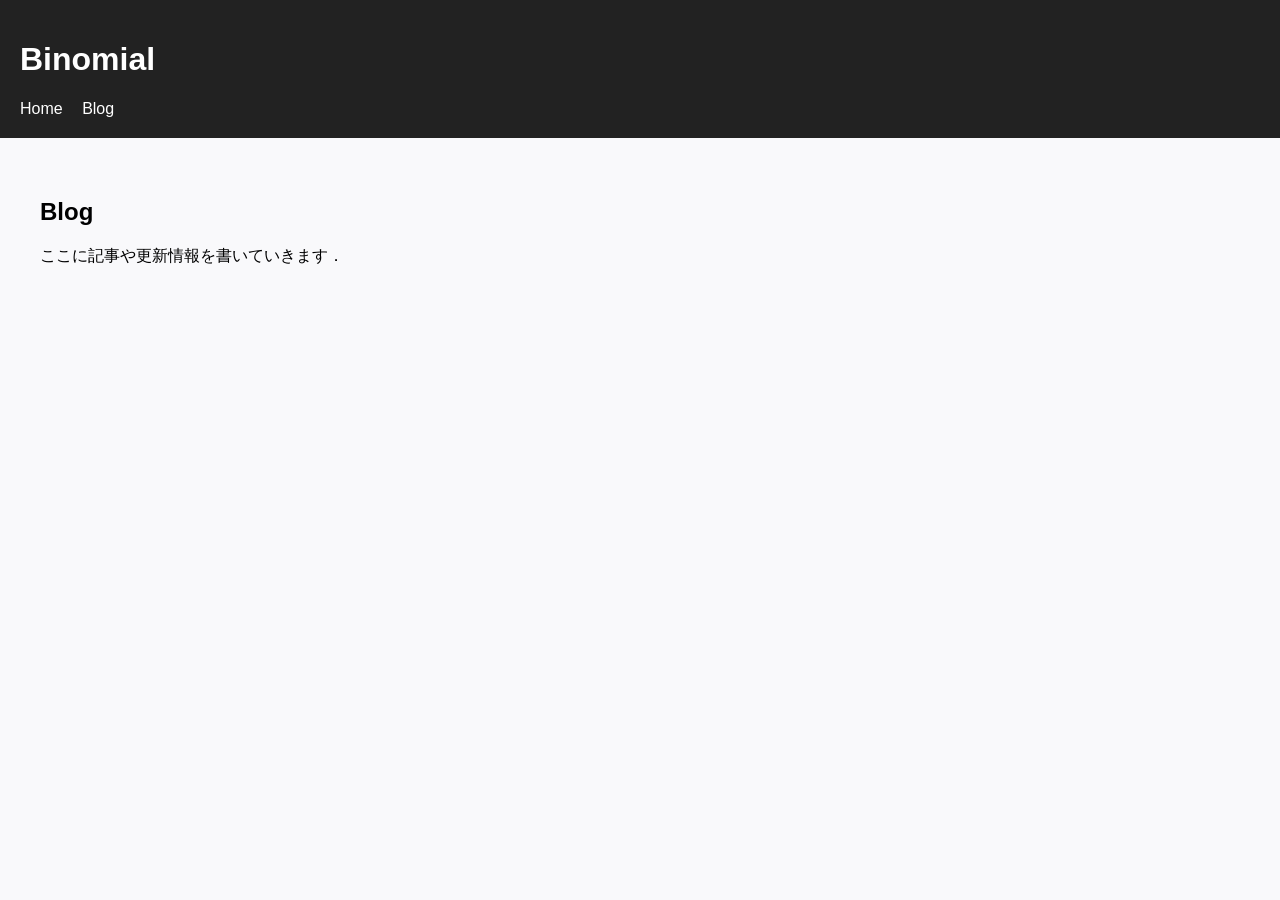
==== blog.html @ 63aa830a "タブを変更した" ====
<!DOCTYPE html>
<html lang="ja">
<head>
  <meta charset="UTF-8">
  <title>Binomial - Blog</title>
  <link rel="stylesheet" href="assets/css/style.css">
</head>

<body>
  <header>
    <h1>Binomial</h1>
    <nav>
      <a href="index.html">Home</a>
      <a href="blog.html">Blog</a>
    </nav>
  </header>

  <main>
    <h2>Blog</h2>
    <p>ここに記事や更新情報を書いていきます．</p>
  </main>

  <script src="assets/js/main.js"></script>
</body>
</html>
---- assets/css/style.css ----
body {
  font-family: sans-serif;
  margin: 0;
  padding: 0;
  background: #f9f9fb;
}

header {
  padding: 20px;
  background: #222;
  color: #fff;
}

nav a {
  color: #fff;
  margin-right: 15px;
  text-decoration: none;
}

main {
  padding: 40px;
}

.home-hero {
  display: flex;
  align-items: flex-start;
  gap: 32px;
}

.home-icon {
  width: min(320px, 45vw);
  height: auto;
  border-radius: 10px;
}

.home-text h2 {
  margin-top: 0;
}

@media (max-width: 768px) {
  .home-hero {
    flex-direction: column;
    gap: 20px;
  }

  .home-icon {
    width: min(260px, 80vw);
  }
}
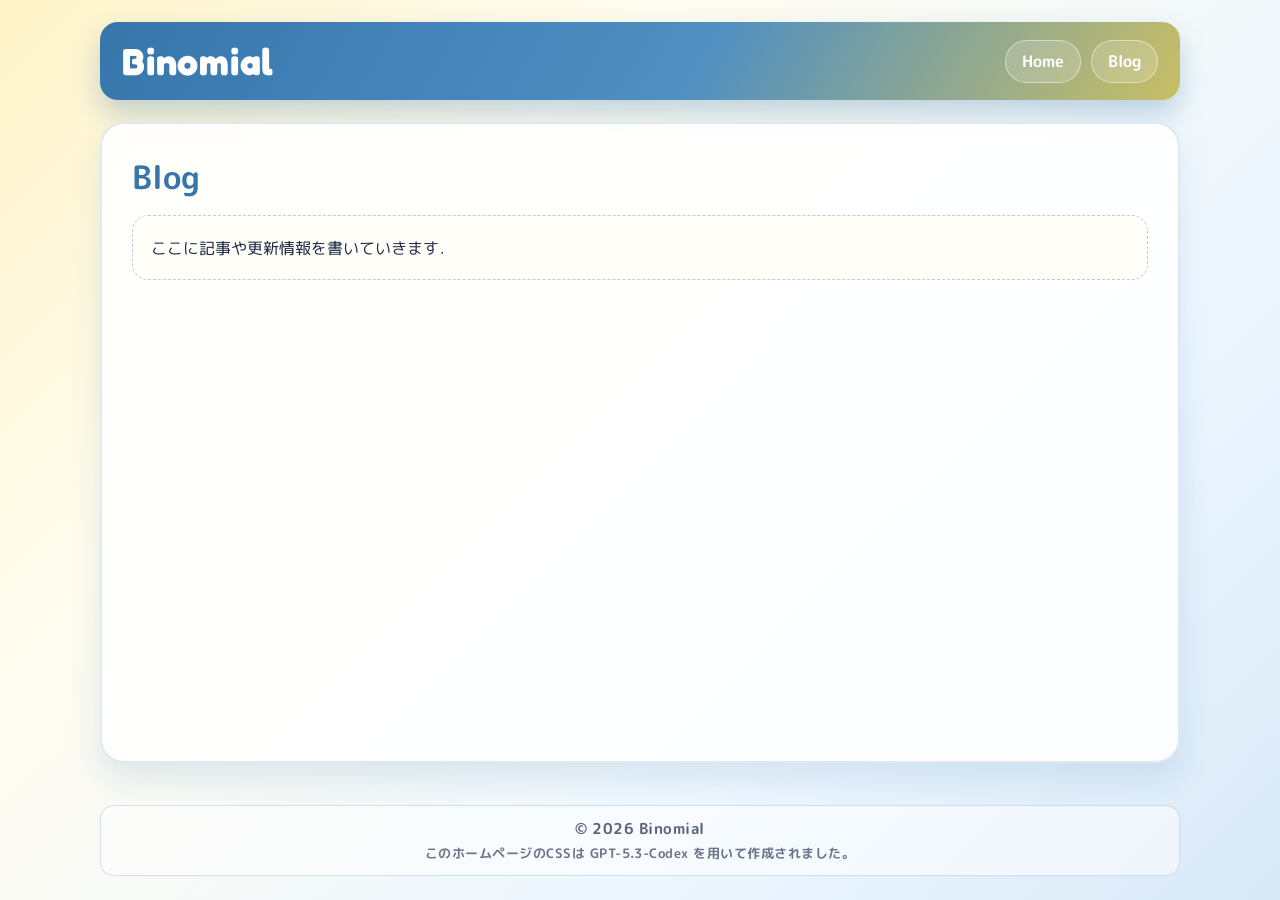
==== commit a5f626e6: "アカウントなどを追加" ====
--- a/blog.html
+++ b/blog.html
@@ -20,6 +20,11 @@
     <p>ここに記事や更新情報を書いていきます．</p>
   </main>
 
+  <footer>
+    <p class="copyright">© 2026 Binomial</p>
+    <p class="site-credit">このホームページのCSSは GPT-5.3-Codex を用いて作成されました。</p>
+  </footer>
+
   <script src="assets/js/main.js"></script>
 </body>
 </html>
--- a/assets/css/style.css
+++ b/assets/css/style.css
@@ -1,49 +1,295 @@
+@import url("https://fonts.googleapis.com/css2?family=Fredoka:wght@500;700&family=M+PLUS+Rounded+1c:wght@400;700;800&display=swap");
+
+:root {
+  --py-blue: #3776ab;
+  --py-blue-soft: #63a2d8;
+  --py-yellow: #ffd43b;
+  --py-yellow-soft: #ffeb92;
+  --ink: #1f2b46;
+  --card: #fffef8;
+}
+
+* {
+  box-sizing: border-box;
+}
+
 body {
-  font-family: sans-serif;
   margin: 0;
   padding: 0;
-  background: #f9f9fb;
+  min-height: 100vh;
+  display: flex;
+  flex-direction: column;
+  color: var(--ink);
+  font-family: "M PLUS Rounded 1c", "Hiragino Maru Gothic ProN", "Yu Gothic", sans-serif;
+  background-color: #f7fbff;
+  background-image: linear-gradient(
+    135deg,
+    #fff4c8 0%,
+    #fffcef 30%,
+    #eef7ff 68%,
+    #d9e9f7 100%
+  );
+  background-repeat: no-repeat;
+  background-size: cover;
+  background-attachment: fixed;
 }
 
 header {
-  padding: 20px;
-  background: #222;
+  width: min(1080px, calc(100% - 36px));
+  margin: 22px auto 0;
+  padding: 16px 22px;
+  border-radius: 18px;
   color: #fff;
+  display: flex;
+  align-items: center;
+  justify-content: space-between;
+  flex-wrap: wrap;
+  gap: 10px 20px;
+  background: linear-gradient(120deg, var(--py-blue) 0%, #4f8fc2 55%, var(--py-yellow) 120%);
+  box-shadow: 0 14px 28px rgba(55, 118, 171, 0.3);
+  animation: popin 0.55s ease-out both;
+}
+
+header h1 {
+  margin: 0;
+  font-family: "Fredoka", "M PLUS Rounded 1c", sans-serif;
+  font-size: clamp(1.6rem, 3.3vw, 2.35rem);
+  font-weight: 700;
+  letter-spacing: 0.02em;
+}
+
+nav {
+  display: flex;
+  gap: 10px;
+  flex-wrap: wrap;
 }
 
 nav a {
-  color: #fff;
-  margin-right: 15px;
   text-decoration: none;
+  color: #ffffff;
+  font-weight: 700;
+  padding: 9px 16px;
+  border-radius: 999px;
+  border: 1px solid rgba(255, 255, 255, 0.45);
+  background: rgba(255, 255, 255, 0.17);
+  transition: transform 0.16s ease, box-shadow 0.16s ease, background 0.16s ease, color 0.16s ease;
+}
+
+nav a:hover,
+nav a:focus-visible {
+  color: var(--py-blue);
+  background: #ffffff;
+  transform: translateY(-2px);
+  box-shadow: 0 8px 14px rgba(0, 0, 0, 0.16);
+}
+
+nav a[aria-current="page"] {
+  color: var(--py-blue);
+  background: linear-gradient(180deg, #ffffff 0%, #fff7d4 100%);
+  border-color: rgba(255, 212, 59, 0.9);
 }
 
 main {
-  padding: 40px;
+  flex: 1;
+  width: min(1080px, calc(100% - 36px));
+  margin: 22px auto 42px;
+  padding: 30px;
+  border-radius: 24px;
+  border: 2px solid rgba(55, 118, 171, 0.16);
+  background: rgba(255, 255, 255, 0.88);
+  box-shadow: 0 16px 32px rgba(55, 118, 171, 0.14);
+  animation: riseup 0.65s 0.05s ease-out both;
+}
+
+footer {
+  width: min(1080px, calc(100% - 36px));
+  margin: 0 auto 24px;
+  padding: 12px 16px;
+  text-align: center;
+  color: rgba(31, 43, 70, 0.72);
+  letter-spacing: 0.03em;
+  border-radius: 14px;
+  border: 1px solid rgba(55, 118, 171, 0.2);
+  background: rgba(255, 255, 255, 0.56);
+}
+
+footer p {
+  margin: 0;
+}
+
+.copyright {
+  font-size: 0.95rem;
+  font-weight: 700;
+}
+
+.site-credit {
+  margin-top: 4px;
+  font-size: 0.84rem;
+  font-weight: 600;
+  color: rgba(31, 43, 70, 0.64);
+}
+
+main h2 {
+  margin: 0 0 14px;
+  font-size: clamp(1.55rem, 2.8vw, 2rem);
+  color: var(--py-blue);
+}
+
+main p {
+  margin: 0;
+  line-height: 1.9;
+  font-size: 1.03rem;
 }
 
 .home-hero {
   display: flex;
   align-items: flex-start;
-  gap: 32px;
+  gap: 34px;
+}
+
+.profile-section h2 {
+  margin: 0 0 20px;
 }
 
 .home-icon {
   width: min(320px, 45vw);
   height: auto;
-  border-radius: 10px;
-}
-
-.home-text h2 {
-  margin-top: 0;
-}
-
-@media (max-width: 768px) {
+  border-radius: 24px;
+  border: 4px solid rgba(255, 212, 59, 0.75);
+  background: #fff;
+  box-shadow:
+    0 16px 28px rgba(55, 118, 171, 0.2),
+    0 0 0 10px rgba(255, 255, 255, 0.65);
+}
+
+.home-text {
+  max-width: 680px;
+}
+
+.home-text p,
+main > p {
+  background: var(--card);
+  border: 1px dashed rgba(55, 118, 171, 0.34);
+  border-radius: 16px;
+  padding: 16px 18px;
+}
+
+.contact-section {
+  margin-top: 28px;
+}
+
+.account-links {
+  display: flex;
+  gap: 16px;
+  flex-wrap: wrap;
+}
+
+.account-link {
+  display: inline-flex;
+  align-items: center;
+  justify-content: center;
+  width: 84px;
+  height: 84px;
+  text-decoration: none;
+  border-radius: 20px;
+  border: 2px solid rgba(55, 118, 171, 0.24);
+  background: rgba(255, 255, 255, 0.9);
+  box-shadow: 0 10px 18px rgba(55, 118, 171, 0.12);
+  transition: transform 0.16s ease, box-shadow 0.16s ease, border-color 0.16s ease;
+}
+
+.account-link:hover,
+.account-link:focus-visible {
+  transform: translateY(-3px);
+  border-color: rgba(255, 212, 59, 0.95);
+  box-shadow: 0 14px 22px rgba(55, 118, 171, 0.2);
+}
+
+.account-icon {
+  width: 52px;
+  height: 52px;
+  object-fit: contain;
+}
+
+.account-text-link {
+  width: auto;
+  min-width: 132px;
+  padding: 0 18px;
+  height: 84px;
+  font-weight: 800;
+  color: var(--py-blue);
+  background: linear-gradient(180deg, #ffffff 0%, #fff7d4 100%);
+}
+
+@keyframes popin {
+  from {
+    opacity: 0;
+    transform: translateY(-10px) scale(0.98);
+  }
+
+  to {
+    opacity: 1;
+    transform: translateY(0) scale(1);
+  }
+}
+
+@keyframes riseup {
+  from {
+    opacity: 0;
+    transform: translateY(10px);
+  }
+
+  to {
+    opacity: 1;
+    transform: translateY(0);
+  }
+}
+
+@media (max-width: 900px) {
+  main {
+    padding: 24px;
+  }
+
   .home-hero {
     flex-direction: column;
     gap: 20px;
   }
 
   .home-icon {
-    width: min(260px, 80vw);
-  }
-}
+    width: min(280px, 82vw);
+  }
+
+  .account-link {
+    width: 76px;
+    height: 76px;
+  }
+
+  .account-icon {
+    width: 46px;
+    height: 46px;
+  }
+
+  .account-text-link {
+    width: auto;
+    min-width: 118px;
+    height: 76px;
+    padding: 0 14px;
+  }
+}
+
+@media (max-width: 560px) {
+  header,
+  main,
+  footer {
+    width: calc(100% - 20px);
+  }
+
+  header {
+    margin-top: 12px;
+    padding: 14px;
+  }
+
+  nav a {
+    padding: 8px 14px;
+  }
+}
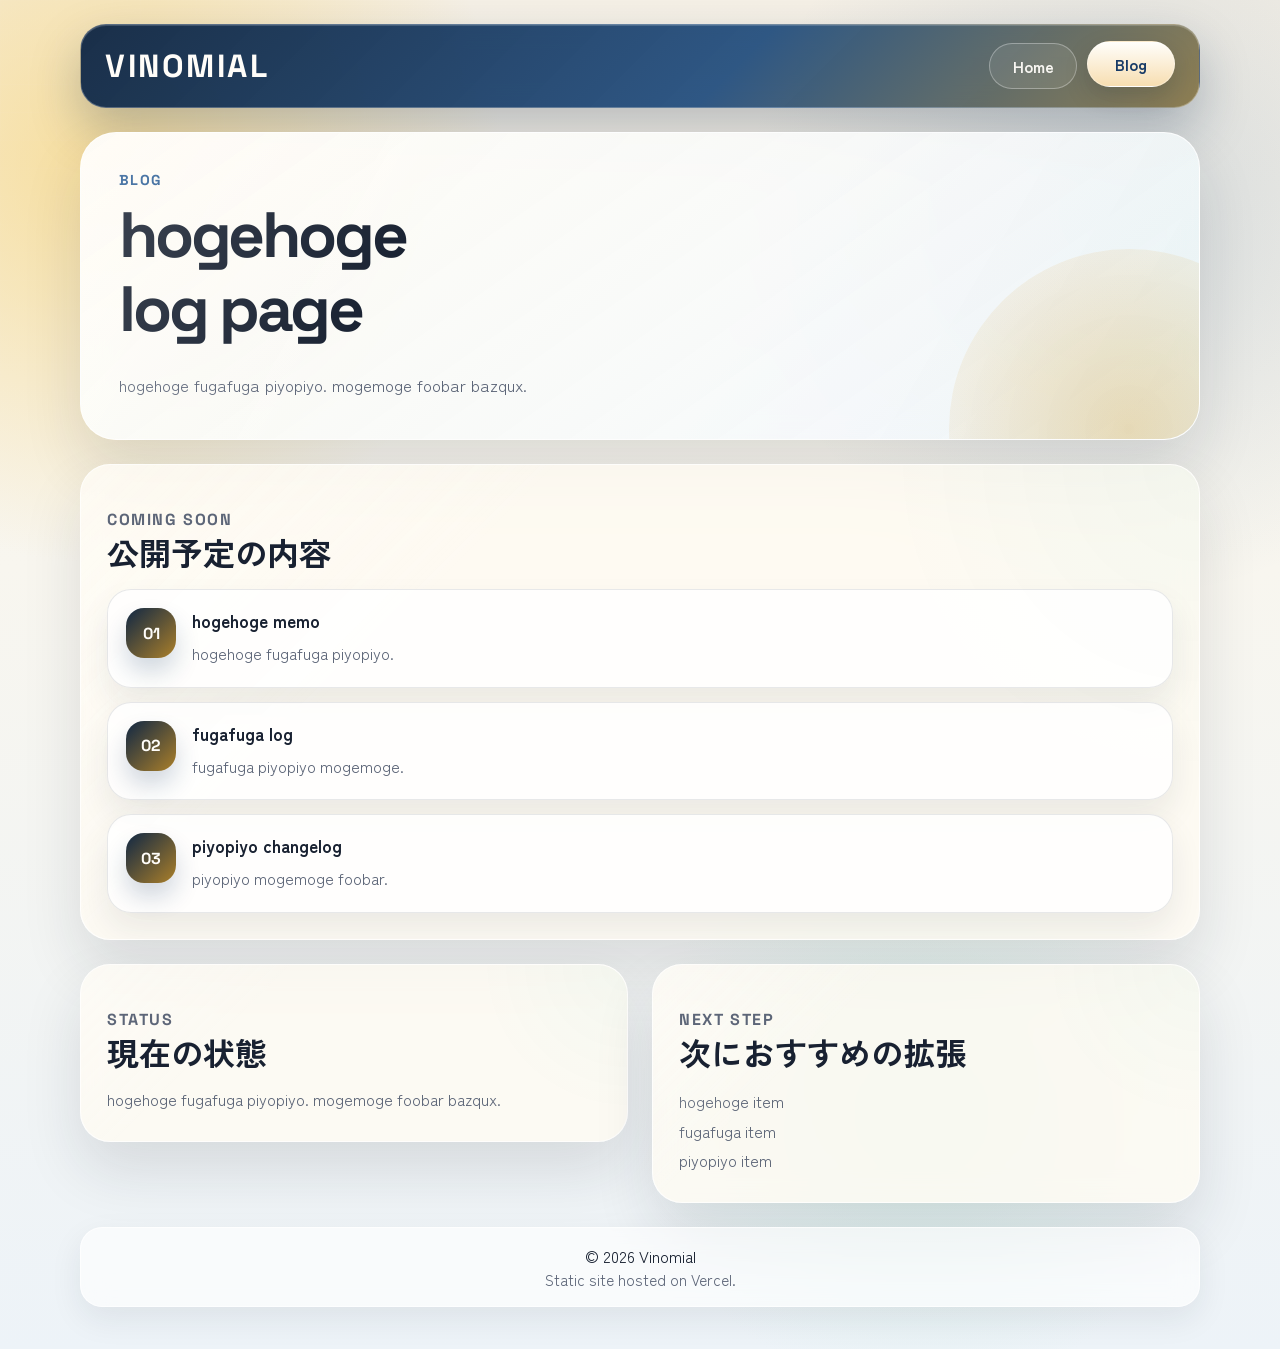
==== commit a653c6e7: "スタイルシートを更新し、HTML構造を改善してナビゲーションとコンテンツを整理" ====
--- a/blog.html
+++ b/blog.html
@@ -1,30 +1,93 @@
 <!DOCTYPE html>
 <html lang="ja">
+
 <head>
   <meta charset="UTF-8">
-  <title>Binomial - Blog</title>
+  <meta name="viewport" content="width=device-width, initial-scale=1.0">
+  <title>Vinomial | Blog</title>
+  <meta name="description" content="Vinomial のブログと更新メモのページです。">
   <link rel="stylesheet" href="assets/css/style.css">
 </head>
 
-<body>
-  <header>
-    <h1>Binomial</h1>
-    <nav>
-      <a href="index.html">Home</a>
-      <a href="blog.html">Blog</a>
-    </nav>
-  </header>
+<body data-page="blog">
+  <div class="page-shell">
+    <header class="site-header">
+      <a href="index.html" class="brand-mark">Vinomial</a>
+      <nav class="site-nav" aria-label="Main navigation">
+        <a href="index.html" data-nav="home">Home</a>
+        <a href="blog.html" data-nav="blog">Blog</a>
+      </nav>
+    </header>
 
-  <main>
-    <h2>Blog</h2>
-    <p>ここに記事や更新情報を書いていきます．</p>
-  </main>
+    <main>
+      <section class="hero-panel compact-hero">
+        <div class="hero-copy">
+          <p class="eyebrow">Blog</p>
+          <h1>hogehoge log page</h1>
+          <p class="hero-lead">
+            hogehoge fugafuga piyopiyo.
+            mogemoge foobar bazqux.
+          </p>
+        </div>
+      </section>
 
-  <footer>
-    <p class="copyright">© 2026 Binomial</p>
-    <p class="site-credit">このホームページのCSSは GPT-5.3-Codex を用いて作成されました。</p>
-  </footer>
+      <section class="content-grid blog-grid">
+        <article class="card wide-card">
+          <p class="section-kicker">Coming Soon</p>
+          <h2>公開予定の内容</h2>
+          <div class="roadmap">
+            <div class="roadmap-item">
+              <span class="roadmap-index">01</span>
+              <div>
+                <h3>hogehoge memo</h3>
+                <p>hogehoge fugafuga piyopiyo.</p>
+              </div>
+            </div>
+            <div class="roadmap-item">
+              <span class="roadmap-index">02</span>
+              <div>
+                <h3>fugafuga log</h3>
+                <p>fugafuga piyopiyo mogemoge.</p>
+              </div>
+            </div>
+            <div class="roadmap-item">
+              <span class="roadmap-index">03</span>
+              <div>
+                <h3>piyopiyo changelog</h3>
+                <p>piyopiyo mogemoge foobar.</p>
+              </div>
+            </div>
+          </div>
+        </article>
+
+        <article class="card">
+          <p class="section-kicker">Status</p>
+          <h2>現在の状態</h2>
+          <p>
+            hogehoge fugafuga piyopiyo.
+            mogemoge foobar bazqux.
+          </p>
+        </article>
+
+        <article class="card">
+          <p class="section-kicker">Next Step</p>
+          <h2>次におすすめの拡張</h2>
+          <ul class="simple-list">
+            <li>hogehoge item</li>
+            <li>fugafuga item</li>
+            <li>piyopiyo item</li>
+          </ul>
+        </article>
+      </section>
+    </main>
+
+    <footer class="site-footer">
+      <p class="copyright">© <span data-year></span> Vinomial</p>
+      <p class="site-credit">Static site hosted on Vercel.</p>
+    </footer>
+  </div>
 
   <script src="assets/js/main.js"></script>
 </body>
+
 </html>
--- a/assets/css/style.css
+++ b/assets/css/style.css
@@ -1,242 +1,548 @@
-@import url("https://fonts.googleapis.com/css2?family=Fredoka:wght@500;700&family=M+PLUS+Rounded+1c:wght@400;700;800&display=swap");
+@import url("https://fonts.googleapis.com/css2?family=Space+Grotesk:wght@500;700&family=Zen+Kaku+Gothic+New:wght@400;500;700&display=swap");
 
 :root {
-  --py-blue: #3776ab;
-  --py-blue-soft: #63a2d8;
-  --py-yellow: #ffd43b;
-  --py-yellow-soft: #ffeb92;
-  --ink: #1f2b46;
-  --card: #fffef8;
+  --bg: #f3efe6;
+  --surface: rgba(255, 251, 243, 0.78);
+  --surface-strong: rgba(255, 254, 250, 0.94);
+  --line: rgba(26, 37, 56, 0.1);
+  --line-strong: rgba(26, 37, 56, 0.18);
+  --text: #182131;
+  --muted: #5d6678;
+  --navy: #183b67;
+  --navy-soft: #2d5f96;
+  --navy-deep: #102744;
+  --amber: #d99a22;
+  --amber-soft: #f7d98b;
+  --mint: #c7eadf;
+  --shadow: 0 28px 60px rgba(24, 33, 49, 0.12);
+  --shadow-soft: 0 16px 32px rgba(24, 33, 49, 0.08);
 }
 
 * {
   box-sizing: border-box;
 }
 
+html {
+  scroll-behavior: smooth;
+}
+
 body {
   margin: 0;
-  padding: 0;
   min-height: 100vh;
-  display: flex;
-  flex-direction: column;
-  color: var(--ink);
-  font-family: "M PLUS Rounded 1c", "Hiragino Maru Gothic ProN", "Yu Gothic", sans-serif;
-  background-color: #f7fbff;
-  background-image: linear-gradient(
-    135deg,
-    #fff4c8 0%,
-    #fffcef 30%,
-    #eef7ff 68%,
-    #d9e9f7 100%
-  );
-  background-repeat: no-repeat;
-  background-size: cover;
-  background-attachment: fixed;
-}
-
-header {
-  width: min(1080px, calc(100% - 36px));
-  margin: 22px auto 0;
-  padding: 16px 22px;
-  border-radius: 18px;
-  color: #fff;
+  color: var(--text);
+  font-family: "Zen Kaku Gothic New", "Hiragino Sans", "Yu Gothic", sans-serif;
+  background:
+    radial-gradient(circle at 8% 12%, rgba(247, 217, 139, 0.8), transparent 24%),
+    radial-gradient(circle at 88% 16%, rgba(45, 95, 150, 0.16), transparent 24%),
+    radial-gradient(circle at 72% 82%, rgba(199, 234, 223, 0.5), transparent 20%),
+    linear-gradient(180deg, #f5f0e6 0%, #f8f6ef 42%, #edf3f8 100%);
+}
+
+body::before {
+  content: "";
+  position: fixed;
+  inset: 0;
+  pointer-events: none;
+  background-image:
+    linear-gradient(rgba(255, 255, 255, 0.16) 1px, transparent 1px),
+    linear-gradient(90deg, rgba(255, 255, 255, 0.16) 1px, transparent 1px);
+  background-size: 28px 28px;
+  mask-image: linear-gradient(180deg, rgba(0, 0, 0, 0.18), rgba(0, 0, 0, 0.03));
+}
+
+.page-shell {
+  width: min(1120px, calc(100% - 32px));
+  margin: 0 auto;
+  padding: 24px 0 42px;
+}
+
+.site-header,
+.site-footer,
+.card,
+.hero-panel {
+  backdrop-filter: blur(14px);
+}
+
+.site-header {
   display: flex;
   align-items: center;
   justify-content: space-between;
+  gap: 20px;
+  padding: 18px 24px;
+  border: 1px solid rgba(255, 255, 255, 0.28);
+  border-radius: 26px;
+  background:
+    linear-gradient(135deg, rgba(16, 39, 68, 0.96), rgba(29, 74, 123, 0.92) 58%, rgba(217, 154, 34, 0.94) 132%);
+  box-shadow:
+    0 22px 50px rgba(16, 39, 68, 0.26),
+    inset 0 1px 0 rgba(255, 255, 255, 0.16);
+  animation: slide-down 0.65s ease-out both;
+}
+
+.brand-mark {
+  color: #fffdf9;
+  text-decoration: none;
+  font-family: "Space Grotesk", sans-serif;
+  font-size: clamp(1.4rem, 3vw, 2rem);
+  font-weight: 700;
+  letter-spacing: 0.08em;
+  text-transform: uppercase;
+}
+
+.site-nav {
+  display: flex;
   flex-wrap: wrap;
-  gap: 10px 20px;
-  background: linear-gradient(120deg, var(--py-blue) 0%, #4f8fc2 55%, var(--py-yellow) 120%);
-  box-shadow: 0 14px 28px rgba(55, 118, 171, 0.3);
-  animation: popin 0.55s ease-out both;
-}
-
-header h1 {
-  margin: 0;
-  font-family: "Fredoka", "M PLUS Rounded 1c", sans-serif;
-  font-size: clamp(1.6rem, 3.3vw, 2.35rem);
-  font-weight: 700;
-  letter-spacing: 0.02em;
-}
-
-nav {
-  display: flex;
   gap: 10px;
-  flex-wrap: wrap;
-}
-
-nav a {
-  text-decoration: none;
-  color: #ffffff;
-  font-weight: 700;
-  padding: 9px 16px;
-  border-radius: 999px;
-  border: 1px solid rgba(255, 255, 255, 0.45);
-  background: rgba(255, 255, 255, 0.17);
-  transition: transform 0.16s ease, box-shadow 0.16s ease, background 0.16s ease, color 0.16s ease;
-}
-
-nav a:hover,
-nav a:focus-visible {
-  color: var(--py-blue);
-  background: #ffffff;
-  transform: translateY(-2px);
-  box-shadow: 0 8px 14px rgba(0, 0, 0, 0.16);
-}
-
-nav a[aria-current="page"] {
-  color: var(--py-blue);
-  background: linear-gradient(180deg, #ffffff 0%, #fff7d4 100%);
-  border-color: rgba(255, 212, 59, 0.9);
-}
-
-main {
-  flex: 1;
-  width: min(1080px, calc(100% - 36px));
-  margin: 22px auto 42px;
-  padding: 30px;
-  border-radius: 24px;
-  border: 2px solid rgba(55, 118, 171, 0.16);
-  background: rgba(255, 255, 255, 0.88);
-  box-shadow: 0 16px 32px rgba(55, 118, 171, 0.14);
-  animation: riseup 0.65s 0.05s ease-out both;
-}
-
-footer {
-  width: min(1080px, calc(100% - 36px));
-  margin: 0 auto 24px;
-  padding: 12px 16px;
-  text-align: center;
-  color: rgba(31, 43, 70, 0.72);
-  letter-spacing: 0.03em;
-  border-radius: 14px;
-  border: 1px solid rgba(55, 118, 171, 0.2);
-  background: rgba(255, 255, 255, 0.56);
-}
-
-footer p {
-  margin: 0;
-}
-
-.copyright {
-  font-size: 0.95rem;
-  font-weight: 700;
-}
-
-.site-credit {
-  margin-top: 4px;
-  font-size: 0.84rem;
-  font-weight: 600;
-  color: rgba(31, 43, 70, 0.64);
-}
-
-main h2 {
-  margin: 0 0 14px;
-  font-size: clamp(1.55rem, 2.8vw, 2rem);
-  color: var(--py-blue);
-}
-
-main p {
-  margin: 0;
-  line-height: 1.9;
-  font-size: 1.03rem;
-}
-
-.home-hero {
-  display: flex;
-  align-items: flex-start;
-  gap: 34px;
-}
-
-.profile-section h2 {
-  margin: 0 0 20px;
-}
-
-.home-icon {
-  width: min(320px, 45vw);
-  height: auto;
-  border-radius: 24px;
-  border: 4px solid rgba(255, 212, 59, 0.75);
-  background: #fff;
-  box-shadow:
-    0 16px 28px rgba(55, 118, 171, 0.2),
-    0 0 0 10px rgba(255, 255, 255, 0.65);
-}
-
-.home-text {
-  max-width: 680px;
-}
-
-.home-text p,
-main > p {
-  background: var(--card);
-  border: 1px dashed rgba(55, 118, 171, 0.34);
-  border-radius: 16px;
-  padding: 16px 18px;
-}
-
-.contact-section {
-  margin-top: 28px;
-}
-
-.account-links {
-  display: flex;
-  gap: 16px;
-  flex-wrap: wrap;
-}
-
-.account-link {
+}
+
+.site-nav a {
   display: inline-flex;
   align-items: center;
   justify-content: center;
-  width: 84px;
-  height: 84px;
+  min-width: 88px;
+  padding: 10px 18px;
+  border-radius: 999px;
+  color: rgba(255, 253, 249, 0.95);
   text-decoration: none;
+  font-weight: 700;
+  border: 1px solid rgba(255, 255, 255, 0.32);
+  background: rgba(255, 255, 255, 0.08);
+  transition: transform 0.18s ease, background-color 0.18s ease, color 0.18s ease, box-shadow 0.18s ease;
+}
+
+.site-nav a:hover,
+.site-nav a:focus-visible,
+.site-nav a[aria-current="page"] {
+  color: var(--navy);
+  background: linear-gradient(180deg, #fffefb 0%, #f7deb1 100%);
+  box-shadow: 0 10px 24px rgba(14, 27, 48, 0.18);
+  transform: translateY(-2px);
+}
+
+main {
+  display: grid;
+  gap: 24px;
+  margin-top: 24px;
+}
+
+.hero-panel {
+  display: grid;
+  grid-template-columns: minmax(0, 1.35fr) minmax(280px, 0.95fr);
+  gap: 28px;
+  padding: 38px;
+  border-radius: 36px;
+  border: 1px solid rgba(255, 255, 255, 0.74);
+  background:
+    linear-gradient(145deg, rgba(255, 253, 248, 0.96), rgba(244, 249, 255, 0.88)),
+    linear-gradient(135deg, rgba(247, 217, 139, 0.26), rgba(45, 95, 150, 0.12));
+  box-shadow: var(--shadow);
+  overflow: hidden;
+  position: relative;
+  animation: fade-up 0.7s 0.05s ease-out both;
+}
+
+.hero-panel::before {
+  content: "";
+  position: absolute;
+  inset: 0;
+  background:
+    linear-gradient(120deg, rgba(255, 255, 255, 0.18), transparent 32%),
+    linear-gradient(300deg, rgba(199, 234, 223, 0.18), transparent 28%);
+  pointer-events: none;
+}
+
+.hero-panel::after {
+  content: "";
+  position: absolute;
+  width: 360px;
+  height: 360px;
+  right: -110px;
+  bottom: -170px;
+  border-radius: 50%;
+  background: radial-gradient(circle, rgba(217, 154, 34, 0.3), rgba(217, 154, 34, 0));
+  pointer-events: none;
+}
+
+.compact-hero {
+  grid-template-columns: 1fr;
+}
+
+.eyebrow,
+.section-kicker {
+  margin: 0 0 10px;
+  color: var(--navy-soft);
+  font-family: "Space Grotesk", sans-serif;
+  font-size: 0.9rem;
+  font-weight: 700;
+  letter-spacing: 0.1em;
+  text-transform: uppercase;
+}
+
+.hero-copy h1,
+.card h2 {
+  margin: 0;
+  line-height: 1.15;
+}
+
+.hero-copy h1 {
+  max-width: 12ch;
+  font-family: "Space Grotesk", sans-serif;
+  font-size: clamp(2.25rem, 5vw, 4.5rem);
+  letter-spacing: -0.05em;
+  text-wrap: balance;
+}
+
+.hero-lead,
+.card p,
+.roadmap-item p,
+.simple-list li,
+.section-note,
+.hero-stats dd {
+  line-height: 1.85;
+  color: var(--muted);
+  font-size: 1rem;
+}
+
+.hero-lead {
+  max-width: 60ch;
+  margin: 24px 0 0;
+  font-size: 1.03rem;
+}
+
+.hero-actions {
+  display: flex;
+  flex-wrap: wrap;
+  gap: 12px;
+  margin-top: 26px;
+}
+
+.button-primary,
+.button-secondary {
+  display: inline-flex;
+  align-items: center;
+  justify-content: center;
+  min-height: 48px;
+  padding: 0 20px;
+  border-radius: 999px;
+  text-decoration: none;
+  font-weight: 700;
+  transition: transform 0.18s ease, box-shadow 0.18s ease, background-color 0.18s ease;
+}
+
+.button-primary {
+  color: #fffdf8;
+  background: linear-gradient(135deg, var(--navy-deep) 0%, var(--navy-soft) 100%);
+  box-shadow: 0 16px 30px rgba(24, 59, 103, 0.24);
+}
+
+.button-secondary {
+  color: var(--navy);
+  border: 1px solid rgba(24, 59, 103, 0.14);
+  background: rgba(255, 255, 255, 0.78);
+}
+
+.button-primary:hover,
+.button-primary:focus-visible,
+.button-secondary:hover,
+.button-secondary:focus-visible {
+  transform: translateY(-2px);
+}
+
+.hero-visual {
+  display: grid;
+  align-content: start;
+  gap: 20px;
+  position: relative;
+  z-index: 1;
+}
+
+.icon-frame {
+  position: relative;
+  display: grid;
+  place-items: center;
+  min-height: 340px;
+  border-radius: 30px;
+  background:
+    radial-gradient(circle at 18% 18%, rgba(255, 255, 255, 0.96), transparent 20%),
+    linear-gradient(160deg, rgba(24, 59, 103, 0.11), rgba(217, 154, 34, 0.16));
+  border: 1px solid rgba(24, 59, 103, 0.12);
+  box-shadow: inset 0 1px 0 rgba(255, 255, 255, 0.64);
+}
+
+.icon-frame::before,
+.icon-frame::after {
+  content: "";
+  position: absolute;
+  border-radius: 50%;
+}
+
+.icon-frame::before {
+  width: 180px;
+  height: 180px;
+  top: 22px;
+  right: 24px;
+  background: radial-gradient(circle, rgba(45, 95, 150, 0.28), rgba(45, 95, 150, 0));
+}
+
+.icon-frame::after {
+  width: 140px;
+  height: 140px;
+  left: 20px;
+  bottom: 18px;
+  background: radial-gradient(circle, rgba(217, 154, 34, 0.3), rgba(217, 154, 34, 0));
+}
+
+.home-icon {
+  position: relative;
+  z-index: 1;
+  width: min(290px, 72%);
+  height: auto;
+  filter: drop-shadow(0 20px 30px rgba(24, 59, 103, 0.16));
+}
+
+.hero-stats {
+  display: grid;
+  gap: 10px;
+  margin: 0;
+  padding: 0;
+}
+
+.hero-stats div {
+  display: grid;
+  gap: 4px;
+  padding: 14px 16px;
   border-radius: 20px;
-  border: 2px solid rgba(55, 118, 171, 0.24);
-  background: rgba(255, 255, 255, 0.9);
-  box-shadow: 0 10px 18px rgba(55, 118, 171, 0.12);
-  transition: transform 0.16s ease, box-shadow 0.16s ease, border-color 0.16s ease;
+  border: 1px solid var(--line);
+  background: rgba(255, 255, 255, 0.66);
+  box-shadow: var(--shadow-soft);
+}
+
+.hero-stats dt {
+  color: var(--navy-soft);
+  font-family: "Space Grotesk", sans-serif;
+  font-size: 0.86rem;
+  font-weight: 700;
+  letter-spacing: 0.08em;
+  text-transform: uppercase;
+}
+
+.hero-stats dd {
+  margin: 0;
+  color: var(--text);
+  font-weight: 700;
+}
+
+.content-grid {
+  display: grid;
+  grid-template-columns: repeat(2, minmax(0, 1fr));
+  gap: 24px;
+}
+
+.blog-grid {
+  align-items: start;
+}
+
+.card {
+  padding: 26px;
+  border-radius: 30px;
+  border: 1px solid rgba(255, 255, 255, 0.75);
+  background: var(--surface);
+  box-shadow: var(--shadow);
+  animation: fade-up 0.7s 0.12s ease-out both;
+  position: relative;
+  overflow: hidden;
+}
+
+.card::before {
+  content: "";
+  position: absolute;
+  inset: 0;
+  background:
+    linear-gradient(135deg, rgba(255, 255, 255, 0.26), transparent 30%),
+    radial-gradient(circle at top right, rgba(199, 234, 223, 0.14), transparent 26%);
+  pointer-events: none;
+}
+
+.card h2 {
+  font-size: clamp(1.45rem, 3vw, 2rem);
+  position: relative;
+  z-index: 1;
+}
+
+.card p {
+  margin: 14px 0 0;
+  position: relative;
+  z-index: 1;
+}
+
+.wide-card {
+  grid-column: 1 / -1;
+}
+
+.section-heading {
+  display: flex;
+  align-items: end;
+  justify-content: space-between;
+  gap: 20px;
+  margin-bottom: 18px;
+}
+
+.section-note {
+  margin: 0;
+  max-width: 28ch;
+  text-align: right;
+}
+
+.tag-list,
+.simple-list {
+  margin: 16px 0 0;
+  padding: 0;
+  list-style: none;
+}
+
+.tag-list {
+  display: flex;
+  flex-wrap: wrap;
+  gap: 12px;
+}
+
+.tag-list li {
+  padding: 10px 14px;
+  border-radius: 999px;
+  color: var(--navy);
+  font-weight: 700;
+  background: linear-gradient(180deg, rgba(255, 255, 255, 0.98), rgba(247, 217, 139, 0.72));
+  border: 1px solid rgba(24, 59, 103, 0.1);
+  box-shadow: 0 10px 18px rgba(24, 33, 49, 0.06);
+}
+
+.roadmap {
+  display: grid;
+  gap: 14px;
+  margin-top: 18px;
+}
+
+.roadmap-item {
+  display: grid;
+  grid-template-columns: auto 1fr;
+  gap: 16px;
+  padding: 18px;
+  border-radius: 24px;
+  background: rgba(255, 255, 255, 0.82);
+  border: 1px solid var(--line);
+  box-shadow: var(--shadow-soft);
+  position: relative;
+  z-index: 1;
+}
+
+.roadmap-index {
+  display: inline-flex;
+  align-items: center;
+  justify-content: center;
+  width: 50px;
+  height: 50px;
+  border-radius: 18px;
+  color: #fffdf9;
+  font-family: "Space Grotesk", sans-serif;
+  font-weight: 700;
+  background: linear-gradient(135deg, var(--navy-deep) 0%, var(--amber) 130%);
+  box-shadow: 0 14px 24px rgba(24, 59, 103, 0.2);
+}
+
+.roadmap-item h3 {
+  margin: 0;
+  font-size: 1.08rem;
+}
+
+.roadmap-item p {
+  margin: 6px 0 0;
+}
+
+.account-card {
+  padding-top: 28px;
+}
+
+.account-links {
+  display: grid;
+  grid-template-columns: repeat(3, minmax(0, 1fr));
+  gap: 16px;
+}
+
+.account-link {
+  display: grid;
+  justify-items: center;
+  gap: 12px;
+  padding: 22px 16px;
+  text-decoration: none;
+  color: var(--text);
+  border-radius: 26px;
+  border: 1px solid var(--line);
+  background:
+    linear-gradient(180deg, rgba(255, 255, 255, 0.94), rgba(255, 248, 233, 0.88));
+  transition: transform 0.18s ease, box-shadow 0.18s ease, border-color 0.18s ease;
+  box-shadow: var(--shadow-soft);
 }
 
 .account-link:hover,
 .account-link:focus-visible {
-  transform: translateY(-3px);
-  border-color: rgba(255, 212, 59, 0.95);
-  box-shadow: 0 14px 22px rgba(55, 118, 171, 0.2);
+  transform: translateY(-4px);
+  border-color: rgba(31, 70, 120, 0.24);
+  box-shadow: 0 16px 28px rgba(28, 36, 51, 0.12);
+}
+
+.account-link span {
+  font-weight: 700;
+}
+
+.account-icon,
+.text-badge {
+  width: 62px;
+  height: 62px;
+  border-radius: 20px;
 }
 
 .account-icon {
-  width: 52px;
-  height: 52px;
   object-fit: contain;
-}
-
-.account-text-link {
-  width: auto;
-  min-width: 132px;
-  padding: 0 18px;
-  height: 84px;
-  font-weight: 800;
-  color: var(--py-blue);
-  background: linear-gradient(180deg, #ffffff 0%, #fff7d4 100%);
-}
-
-@keyframes popin {
+  background: #fff;
+  padding: 8px;
+  border: 1px solid rgba(31, 70, 120, 0.08);
+}
+
+.text-badge {
+  display: inline-flex;
+  align-items: center;
+  justify-content: center;
+  color: var(--navy);
+  font-family: "Space Grotesk", sans-serif;
+  font-weight: 700;
+  background: linear-gradient(180deg, rgba(255, 255, 255, 0.98), rgba(255, 228, 161, 0.84));
+  border: 1px solid rgba(31, 70, 120, 0.12);
+}
+
+.site-footer {
+  margin-top: 24px;
+  padding: 16px 20px;
+  border-radius: 22px;
+  border: 1px solid rgba(255, 255, 255, 0.7);
+  background: rgba(255, 255, 255, 0.62);
+  text-align: center;
+  box-shadow: 0 12px 32px rgba(28, 36, 51, 0.08);
+}
+
+.site-footer p {
+  margin: 0;
+}
+
+.site-credit {
+  margin-top: 6px;
+  color: var(--muted);
+  font-size: 0.95rem;
+}
+
+@keyframes slide-down {
   from {
     opacity: 0;
-    transform: translateY(-10px) scale(0.98);
-  }
-
-  to {
-    opacity: 1;
-    transform: translateY(0) scale(1);
-  }
-}
-
-@keyframes riseup {
-  from {
-    opacity: 0;
-    transform: translateY(10px);
+    transform: translateY(-10px);
   }
 
   to {
@@ -245,51 +551,94 @@
   }
 }
 
-@media (max-width: 900px) {
-  main {
-    padding: 24px;
-  }
-
-  .home-hero {
+@keyframes fade-up {
+  from {
+    opacity: 0;
+    transform: translateY(12px);
+  }
+
+  to {
+    opacity: 1;
+    transform: translateY(0);
+  }
+}
+
+@media (max-width: 920px) {
+  .hero-panel,
+  .content-grid {
+    grid-template-columns: 1fr;
+  }
+
+  .hero-copy h1 {
+    max-width: none;
+  }
+
+  .icon-frame {
+    min-height: 260px;
+  }
+
+  .account-links {
+    grid-template-columns: 1fr;
+  }
+
+  .section-heading {
+    align-items: start;
     flex-direction: column;
-    gap: 20px;
-  }
-
-  .home-icon {
-    width: min(280px, 82vw);
-  }
-
-  .account-link {
-    width: 76px;
-    height: 76px;
-  }
-
-  .account-icon {
-    width: 46px;
-    height: 46px;
-  }
-
-  .account-text-link {
-    width: auto;
-    min-width: 118px;
-    height: 76px;
-    padding: 0 14px;
-  }
-}
-
-@media (max-width: 560px) {
-  header,
-  main,
-  footer {
-    width: calc(100% - 20px);
-  }
-
-  header {
-    margin-top: 12px;
-    padding: 14px;
-  }
-
-  nav a {
-    padding: 8px 14px;
-  }
-}
+  }
+
+  .section-note {
+    max-width: none;
+    text-align: left;
+  }
+}
+
+@media (max-width: 640px) {
+  .page-shell {
+    width: calc(100% - 18px);
+    padding-top: 10px;
+  }
+
+  .site-header,
+  .hero-panel,
+  .card,
+  .site-footer {
+    padding-left: 18px;
+    padding-right: 18px;
+  }
+
+  .site-header {
+    border-radius: 22px;
+  }
+
+  .site-nav {
+    width: 100%;
+  }
+
+  .site-nav a {
+    flex: 1 1 0;
+  }
+
+  .hero-panel {
+    padding-top: 24px;
+    padding-bottom: 24px;
+    border-radius: 28px;
+  }
+
+  .hero-copy h1 {
+    font-size: clamp(2rem, 11vw, 3.1rem);
+  }
+
+  .hero-actions,
+  .tag-list {
+    flex-direction: column;
+  }
+
+  .button-primary,
+  .button-secondary {
+    width: 100%;
+  }
+
+  .roadmap-item {
+    grid-template-columns: 1fr;
+  }
+}
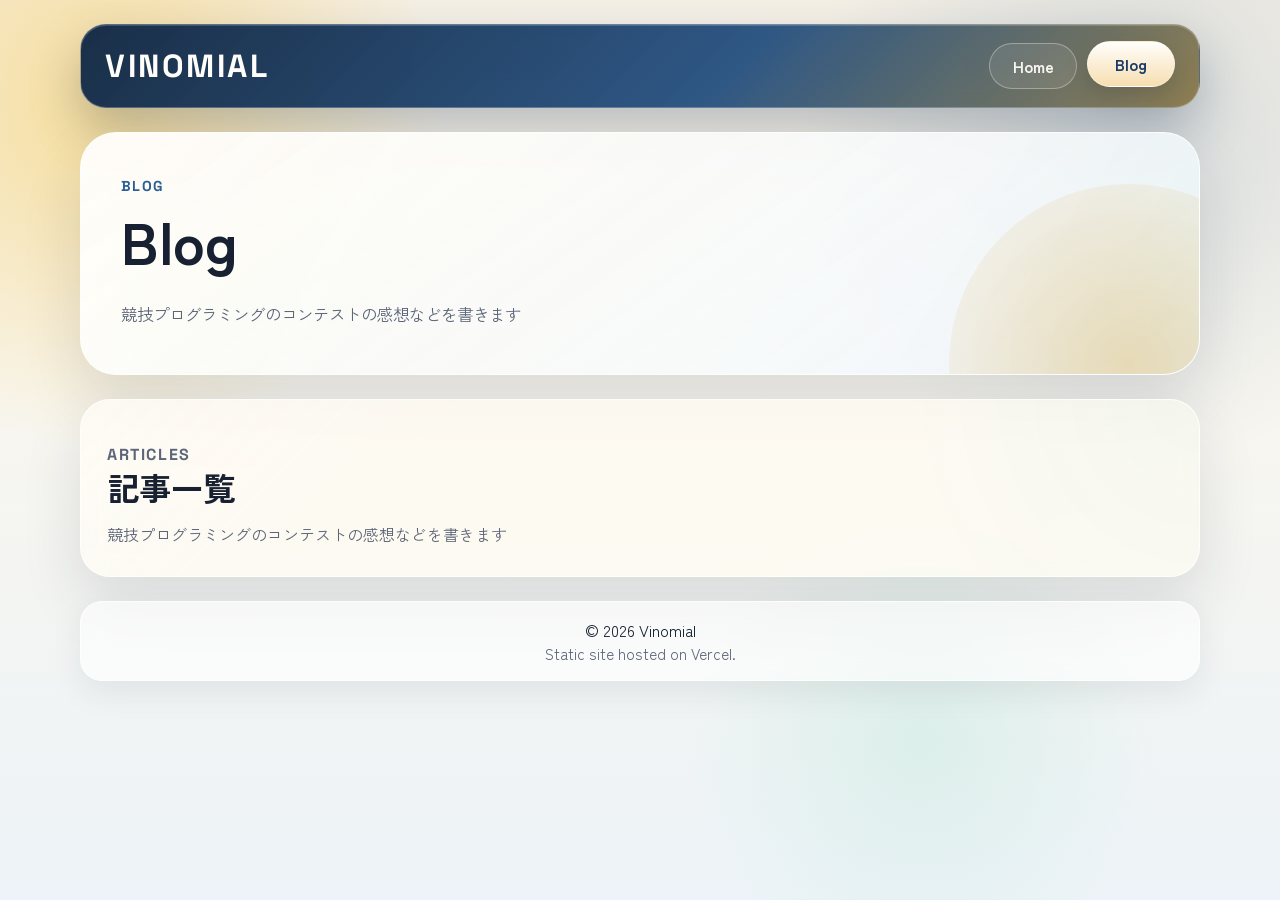
==== commit 2e986ba5: "Update homepage layout" ====
--- a/blog.html
+++ b/blog.html
@@ -5,7 +5,7 @@
   <meta charset="UTF-8">
   <meta name="viewport" content="width=device-width, initial-scale=1.0">
   <title>Vinomial | Blog</title>
-  <meta name="description" content="Vinomial のブログと更新メモのページです。">
+  <meta name="description" content="Vinomial のブログ記事一覧ページです。">
   <link rel="stylesheet" href="assets/css/style.css">
 </head>
 
@@ -23,60 +23,20 @@
       <section class="hero-panel compact-hero">
         <div class="hero-copy">
           <p class="eyebrow">Blog</p>
-          <h1>hogehoge log page</h1>
+          <h1>Blog</h1>
           <p class="hero-lead">
-            hogehoge fugafuga piyopiyo.
-            mogemoge foobar bazqux.
+            競技プログラミングのコンテストの感想などを書きます
           </p>
         </div>
       </section>
 
       <section class="content-grid blog-grid">
         <article class="card wide-card">
-          <p class="section-kicker">Coming Soon</p>
-          <h2>公開予定の内容</h2>
-          <div class="roadmap">
-            <div class="roadmap-item">
-              <span class="roadmap-index">01</span>
-              <div>
-                <h3>hogehoge memo</h3>
-                <p>hogehoge fugafuga piyopiyo.</p>
-              </div>
-            </div>
-            <div class="roadmap-item">
-              <span class="roadmap-index">02</span>
-              <div>
-                <h3>fugafuga log</h3>
-                <p>fugafuga piyopiyo mogemoge.</p>
-              </div>
-            </div>
-            <div class="roadmap-item">
-              <span class="roadmap-index">03</span>
-              <div>
-                <h3>piyopiyo changelog</h3>
-                <p>piyopiyo mogemoge foobar.</p>
-              </div>
-            </div>
-          </div>
-        </article>
-
-        <article class="card">
-          <p class="section-kicker">Status</p>
-          <h2>現在の状態</h2>
+          <p class="section-kicker">Articles</p>
+          <h2>記事一覧</h2>
           <p>
-            hogehoge fugafuga piyopiyo.
-            mogemoge foobar bazqux.
+            競技プログラミングのコンテストの感想などを書きます
           </p>
-        </article>
-
-        <article class="card">
-          <p class="section-kicker">Next Step</p>
-          <h2>次におすすめの拡張</h2>
-          <ul class="simple-list">
-            <li>hogehoge item</li>
-            <li>fugafuga item</li>
-            <li>piyopiyo item</li>
-          </ul>
         </article>
       </section>
     </main>
@@ -90,4 +50,4 @@
   <script src="assets/js/main.js"></script>
 </body>
 
-</html>
+</html>
--- a/assets/css/style.css
+++ b/assets/css/style.css
@@ -83,7 +83,7 @@
   color: #fffdf9;
   text-decoration: none;
   font-family: "Space Grotesk", sans-serif;
-  font-size: clamp(1.4rem, 3vw, 2rem);
+  font-size: 2rem;
   font-weight: 700;
   letter-spacing: 0.08em;
   text-transform: uppercase;
@@ -127,9 +127,14 @@
 
 .hero-panel {
   display: grid;
-  grid-template-columns: minmax(0, 1.35fr) minmax(280px, 0.95fr);
-  gap: 28px;
-  padding: 38px;
+  grid-template-columns: minmax(280px, 420px) minmax(0, 1fr);
+  grid-template-areas:
+    "heading heading"
+    "visual profile";
+  align-items: center;
+  column-gap: 38px;
+  row-gap: 30px;
+  padding: 44px 40px;
   border-radius: 36px;
   border: 1px solid rgba(255, 255, 255, 0.74);
   background:
@@ -165,6 +170,22 @@
 
 .compact-hero {
   grid-template-columns: 1fr;
+  grid-template-areas: "copy";
+}
+
+.hero-heading {
+  grid-area: heading;
+  position: relative;
+  z-index: 1;
+  width: 100%;
+}
+
+.hero-copy {
+  grid-area: copy;
+  align-self: center;
+  position: relative;
+  z-index: 1;
+  max-width: 500px;
 }
 
 .eyebrow,
@@ -178,80 +199,49 @@
   text-transform: uppercase;
 }
 
+.hero-heading h1,
 .hero-copy h1,
+.hero-profile h2,
 .card h2 {
   margin: 0;
   line-height: 1.15;
 }
 
+.hero-heading h1,
 .hero-copy h1 {
-  max-width: 12ch;
-  font-family: "Space Grotesk", sans-serif;
-  font-size: clamp(2.25rem, 5vw, 4.5rem);
-  letter-spacing: -0.05em;
+  font-size: 3.7rem;
+  letter-spacing: 0;
   text-wrap: balance;
+}
+
+.hero-heading h1 {
+  max-width: none;
+  white-space: nowrap;
 }
 
 .hero-lead,
 .card p,
-.roadmap-item p,
-.simple-list li,
-.section-note,
-.hero-stats dd {
+.section-note {
   line-height: 1.85;
   color: var(--muted);
   font-size: 1rem;
 }
 
 .hero-lead {
-  max-width: 60ch;
-  margin: 24px 0 0;
+  max-width: 42em;
+  margin: 26px 0 0;
   font-size: 1.03rem;
 }
 
-.hero-actions {
-  display: flex;
-  flex-wrap: wrap;
-  gap: 12px;
-  margin-top: 26px;
-}
-
-.button-primary,
-.button-secondary {
-  display: inline-flex;
-  align-items: center;
-  justify-content: center;
-  min-height: 48px;
-  padding: 0 20px;
-  border-radius: 999px;
-  text-decoration: none;
-  font-weight: 700;
-  transition: transform 0.18s ease, box-shadow 0.18s ease, background-color 0.18s ease;
-}
-
-.button-primary {
-  color: #fffdf8;
-  background: linear-gradient(135deg, var(--navy-deep) 0%, var(--navy-soft) 100%);
-  box-shadow: 0 16px 30px rgba(24, 59, 103, 0.24);
-}
-
-.button-secondary {
-  color: var(--navy);
-  border: 1px solid rgba(24, 59, 103, 0.14);
-  background: rgba(255, 255, 255, 0.78);
-}
-
-.button-primary:hover,
-.button-primary:focus-visible,
-.button-secondary:hover,
-.button-secondary:focus-visible {
-  transform: translateY(-2px);
+.hero-heading .hero-lead {
+  margin-top: 18px;
 }
 
 .hero-visual {
+  grid-area: visual;
   display: grid;
   align-content: start;
-  gap: 20px;
+  justify-items: start;
   position: relative;
   z-index: 1;
 }
@@ -260,76 +250,42 @@
   position: relative;
   display: grid;
   place-items: center;
-  min-height: 340px;
+  width: min(100%, 420px);
+  aspect-ratio: 1.24;
   border-radius: 30px;
-  background:
-    radial-gradient(circle at 18% 18%, rgba(255, 255, 255, 0.96), transparent 20%),
-    linear-gradient(160deg, rgba(24, 59, 103, 0.11), rgba(217, 154, 34, 0.16));
+  background: #fff;
   border: 1px solid rgba(24, 59, 103, 0.12);
-  box-shadow: inset 0 1px 0 rgba(255, 255, 255, 0.64);
-}
-
-.icon-frame::before,
-.icon-frame::after {
-  content: "";
-  position: absolute;
-  border-radius: 50%;
-}
-
-.icon-frame::before {
-  width: 180px;
-  height: 180px;
-  top: 22px;
-  right: 24px;
-  background: radial-gradient(circle, rgba(45, 95, 150, 0.28), rgba(45, 95, 150, 0));
-}
-
-.icon-frame::after {
-  width: 140px;
-  height: 140px;
-  left: 20px;
-  bottom: 18px;
-  background: radial-gradient(circle, rgba(217, 154, 34, 0.3), rgba(217, 154, 34, 0));
+  box-shadow:
+    0 18px 34px rgba(24, 33, 49, 0.08),
+    inset 0 1px 0 rgba(255, 255, 255, 0.82);
+  overflow: hidden;
 }
 
 .home-icon {
   position: relative;
   z-index: 1;
-  width: min(290px, 72%);
+  width: min(260px, 62%);
   height: auto;
-  filter: drop-shadow(0 20px 30px rgba(24, 59, 103, 0.16));
-}
-
-.hero-stats {
-  display: grid;
-  gap: 10px;
-  margin: 0;
-  padding: 0;
-}
-
-.hero-stats div {
-  display: grid;
-  gap: 4px;
-  padding: 14px 16px;
-  border-radius: 20px;
-  border: 1px solid var(--line);
-  background: rgba(255, 255, 255, 0.66);
-  box-shadow: var(--shadow-soft);
-}
-
-.hero-stats dt {
-  color: var(--navy-soft);
-  font-family: "Space Grotesk", sans-serif;
-  font-size: 0.86rem;
-  font-weight: 700;
-  letter-spacing: 0.08em;
-  text-transform: uppercase;
-}
-
-.hero-stats dd {
-  margin: 0;
-  color: var(--text);
-  font-weight: 700;
+  filter: none;
+}
+
+.hero-profile {
+  grid-area: profile;
+  position: relative;
+  z-index: 1;
+  max-width: 560px;
+  padding-left: 28px;
+  border-left: 3px solid rgba(45, 95, 150, 0.22);
+}
+
+.hero-profile h2 {
+  font-size: 2.2rem;
+}
+
+.hero-profile p {
+  margin: 14px 0 0;
+  line-height: 1.85;
+  color: var(--muted);
 }
 
 .content-grid {
@@ -364,7 +320,7 @@
 }
 
 .card h2 {
-  font-size: clamp(1.45rem, 3vw, 2rem);
+  font-size: 2rem;
   position: relative;
   z-index: 1;
 }
@@ -393,69 +349,21 @@
   text-align: right;
 }
 
-.tag-list,
-.simple-list {
-  margin: 16px 0 0;
-  padding: 0;
-  list-style: none;
-}
-
-.tag-list {
-  display: flex;
-  flex-wrap: wrap;
-  gap: 12px;
-}
-
-.tag-list li {
-  padding: 10px 14px;
-  border-radius: 999px;
-  color: var(--navy);
-  font-weight: 700;
-  background: linear-gradient(180deg, rgba(255, 255, 255, 0.98), rgba(247, 217, 139, 0.72));
-  border: 1px solid rgba(24, 59, 103, 0.1);
-  box-shadow: 0 10px 18px rgba(24, 33, 49, 0.06);
-}
-
-.roadmap {
-  display: grid;
-  gap: 14px;
-  margin-top: 18px;
-}
-
-.roadmap-item {
-  display: grid;
-  grid-template-columns: auto 1fr;
-  gap: 16px;
-  padding: 18px;
-  border-radius: 24px;
-  background: rgba(255, 255, 255, 0.82);
-  border: 1px solid var(--line);
-  box-shadow: var(--shadow-soft);
-  position: relative;
-  z-index: 1;
-}
-
-.roadmap-index {
+.inline-link {
   display: inline-flex;
   align-items: center;
   justify-content: center;
-  width: 50px;
-  height: 50px;
-  border-radius: 18px;
-  color: #fffdf9;
-  font-family: "Space Grotesk", sans-serif;
+  margin-top: 18px;
+  color: var(--navy);
   font-weight: 700;
-  background: linear-gradient(135deg, var(--navy-deep) 0%, var(--amber) 130%);
-  box-shadow: 0 14px 24px rgba(24, 59, 103, 0.2);
-}
-
-.roadmap-item h3 {
-  margin: 0;
-  font-size: 1.08rem;
-}
-
-.roadmap-item p {
-  margin: 6px 0 0;
+  text-decoration: none;
+  position: relative;
+  z-index: 1;
+}
+
+.inline-link:hover,
+.inline-link:focus-visible {
+  text-decoration: underline;
 }
 
 .account-card {
@@ -494,29 +402,14 @@
   font-weight: 700;
 }
 
-.account-icon,
-.text-badge {
+.account-icon {
   width: 62px;
   height: 62px;
   border-radius: 20px;
-}
-
-.account-icon {
   object-fit: contain;
   background: #fff;
   padding: 8px;
   border: 1px solid rgba(31, 70, 120, 0.08);
-}
-
-.text-badge {
-  display: inline-flex;
-  align-items: center;
-  justify-content: center;
-  color: var(--navy);
-  font-family: "Space Grotesk", sans-serif;
-  font-weight: 700;
-  background: linear-gradient(180deg, rgba(255, 255, 255, 0.98), rgba(255, 228, 161, 0.84));
-  border: 1px solid rgba(31, 70, 120, 0.12);
 }
 
 .site-footer {
@@ -569,12 +462,32 @@
     grid-template-columns: 1fr;
   }
 
+  .hero-panel {
+    grid-template-areas:
+      "heading"
+      "visual"
+      "profile";
+  }
+
+  .compact-hero {
+    grid-template-areas: "copy";
+  }
+
+  .hero-heading h1,
   .hero-copy h1 {
     max-width: none;
   }
 
-  .icon-frame {
-    min-height: 260px;
+  .hero-heading h1 {
+    font-size: 3rem;
+  }
+
+  .hero-visual {
+    justify-items: center;
+  }
+
+  .hero-profile {
+    max-width: none;
   }
 
   .account-links {
@@ -610,6 +523,10 @@
     border-radius: 22px;
   }
 
+  .brand-mark {
+    font-size: 1.45rem;
+  }
+
   .site-nav {
     width: 100%;
   }
@@ -622,23 +539,21 @@
     padding-top: 24px;
     padding-bottom: 24px;
     border-radius: 28px;
+    gap: 28px;
+  }
+
+  .hero-heading h1 {
+    font-size: 1.8rem;
   }
 
   .hero-copy h1 {
-    font-size: clamp(2rem, 11vw, 3.1rem);
-  }
-
-  .hero-actions,
-  .tag-list {
-    flex-direction: column;
-  }
-
-  .button-primary,
-  .button-secondary {
-    width: 100%;
-  }
-
-  .roadmap-item {
-    grid-template-columns: 1fr;
-  }
-}
+    font-size: 2.75rem;
+  }
+
+  .hero-profile {
+    padding-top: 22px;
+    padding-left: 0;
+    border-top: 3px solid rgba(45, 95, 150, 0.22);
+    border-left: 0;
+  }
+}
